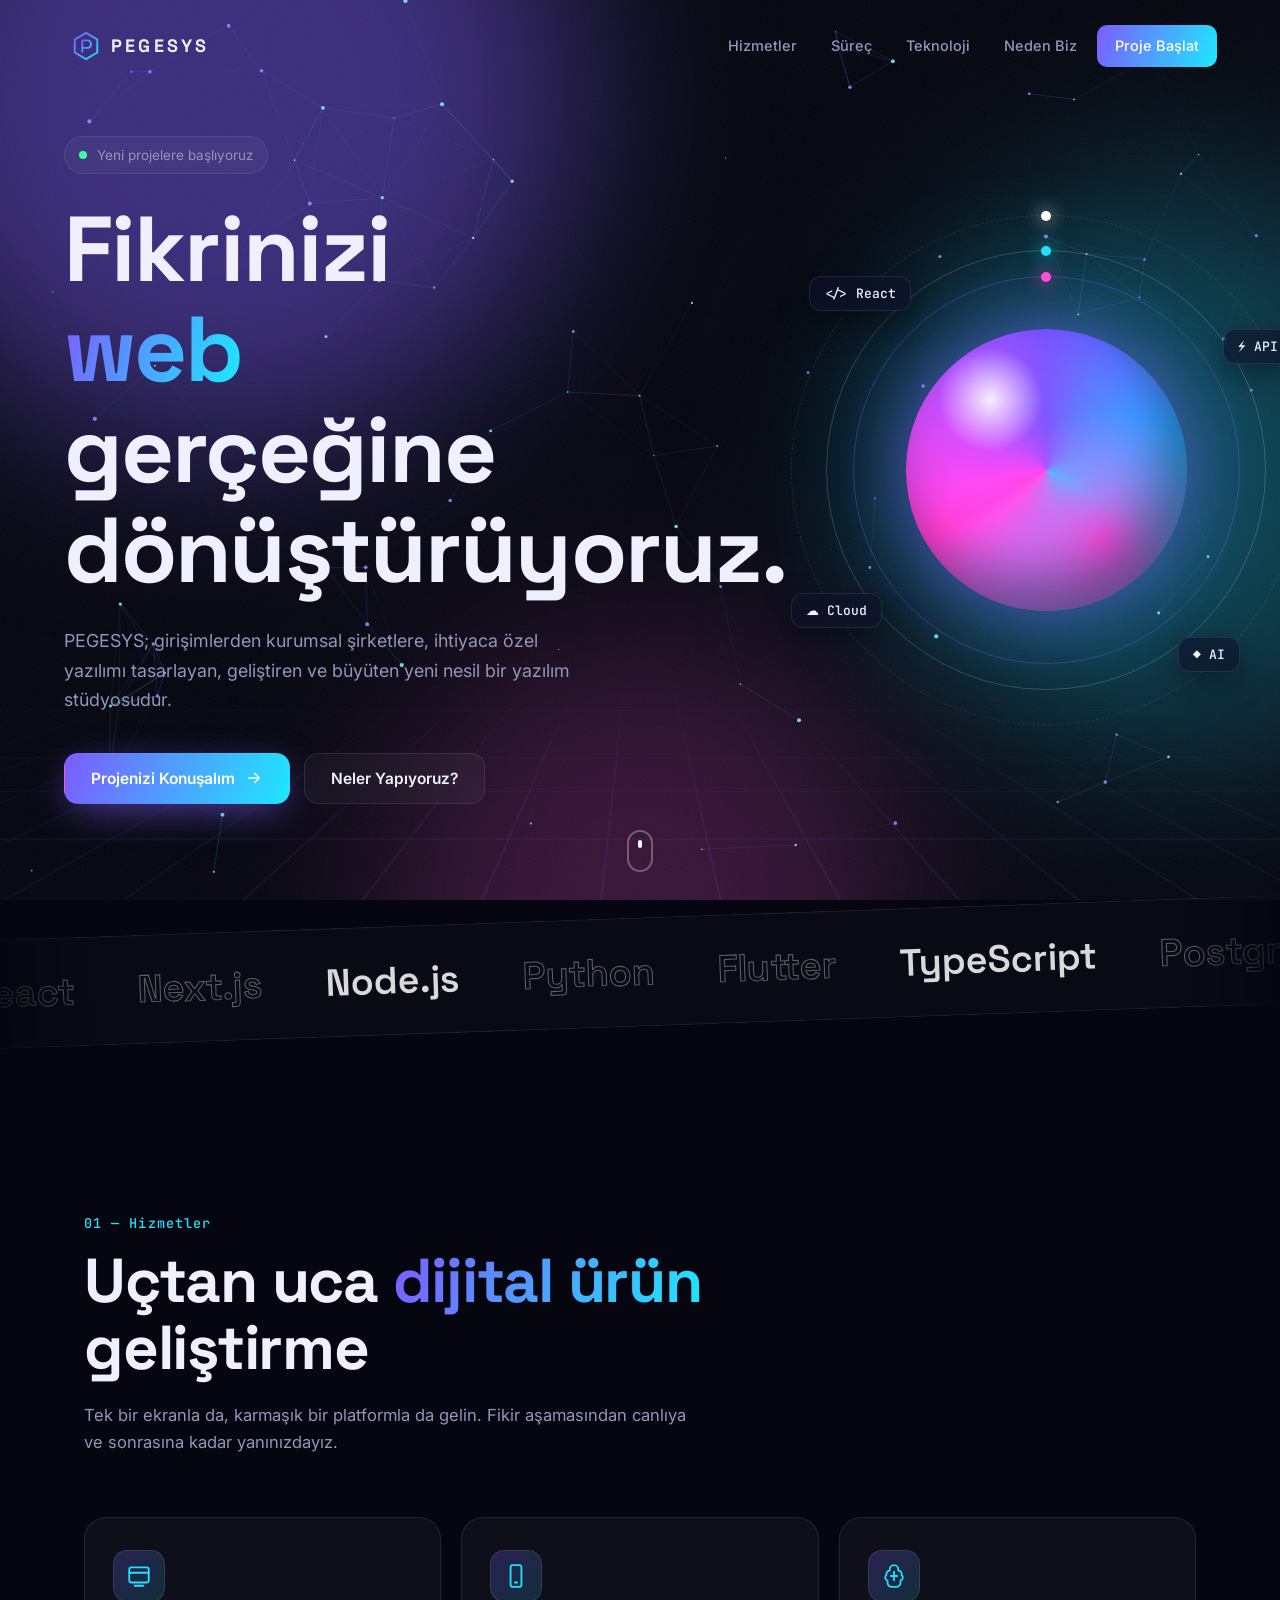
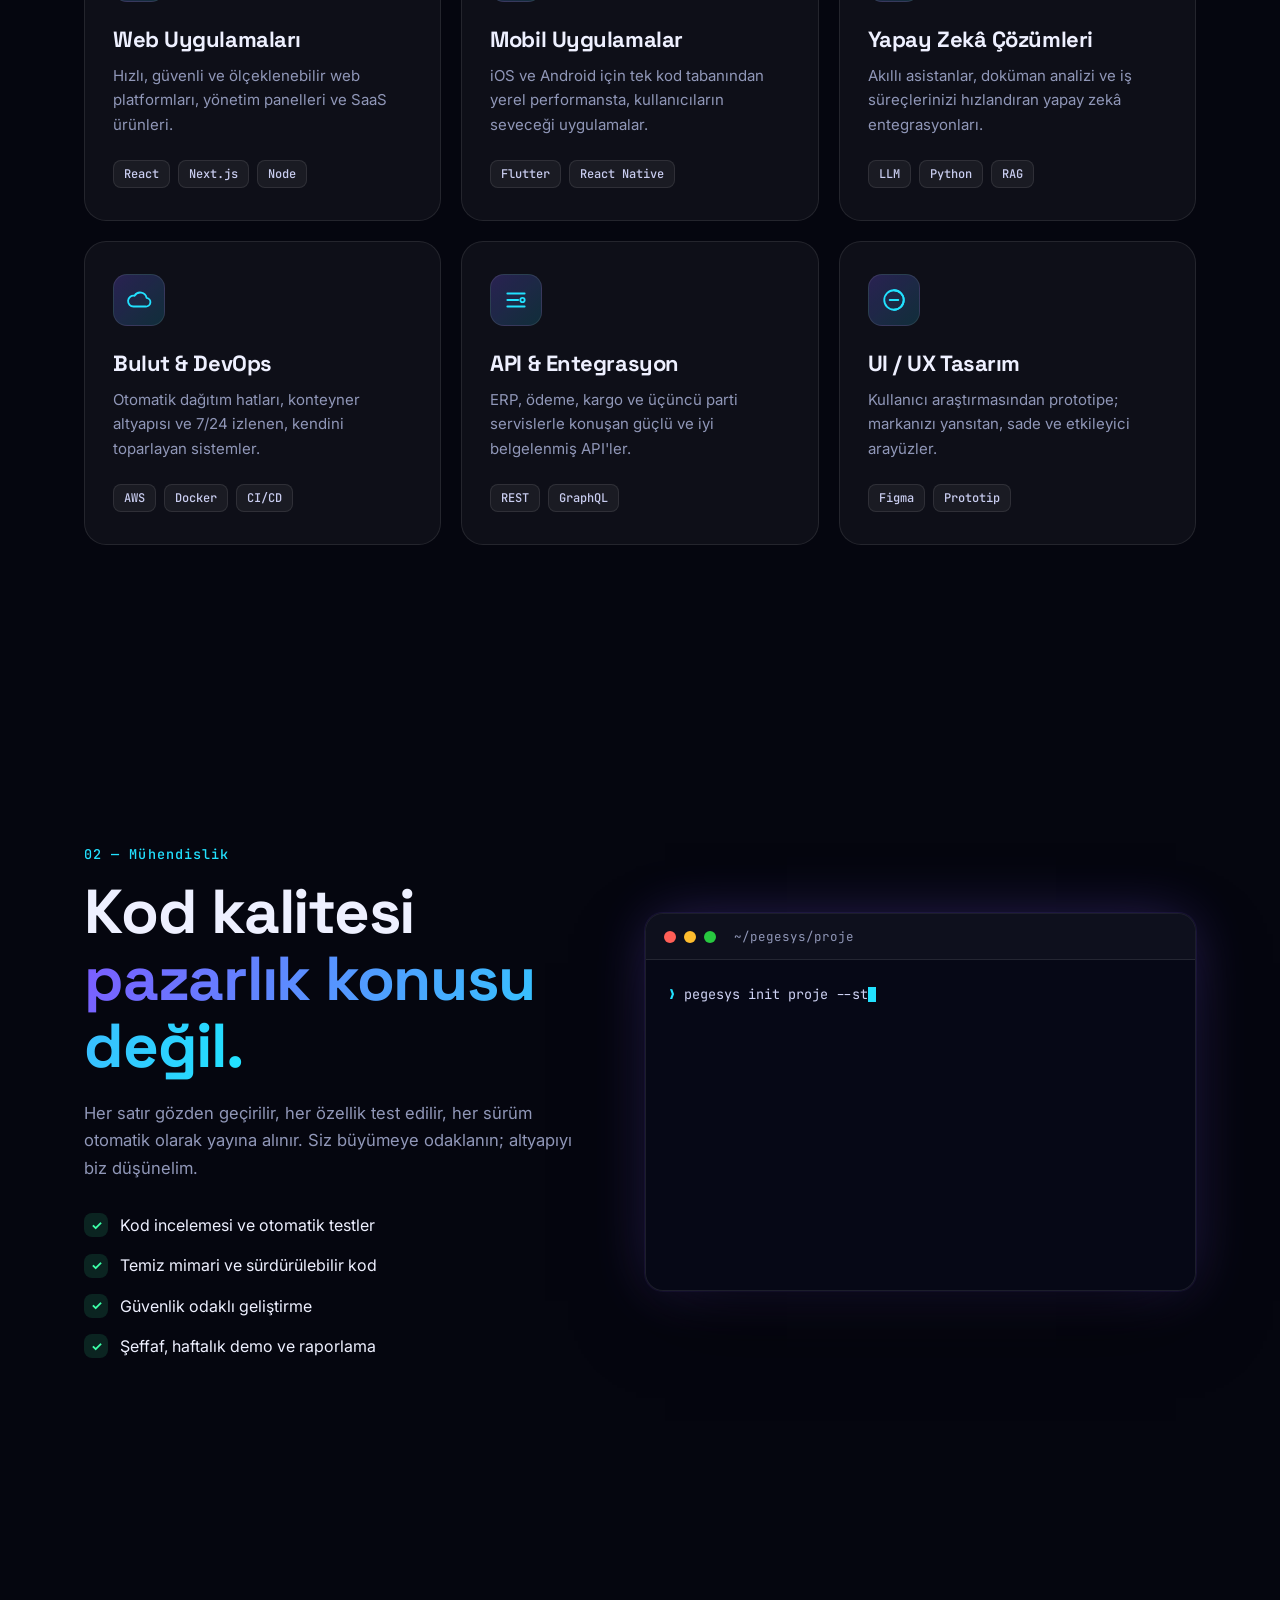
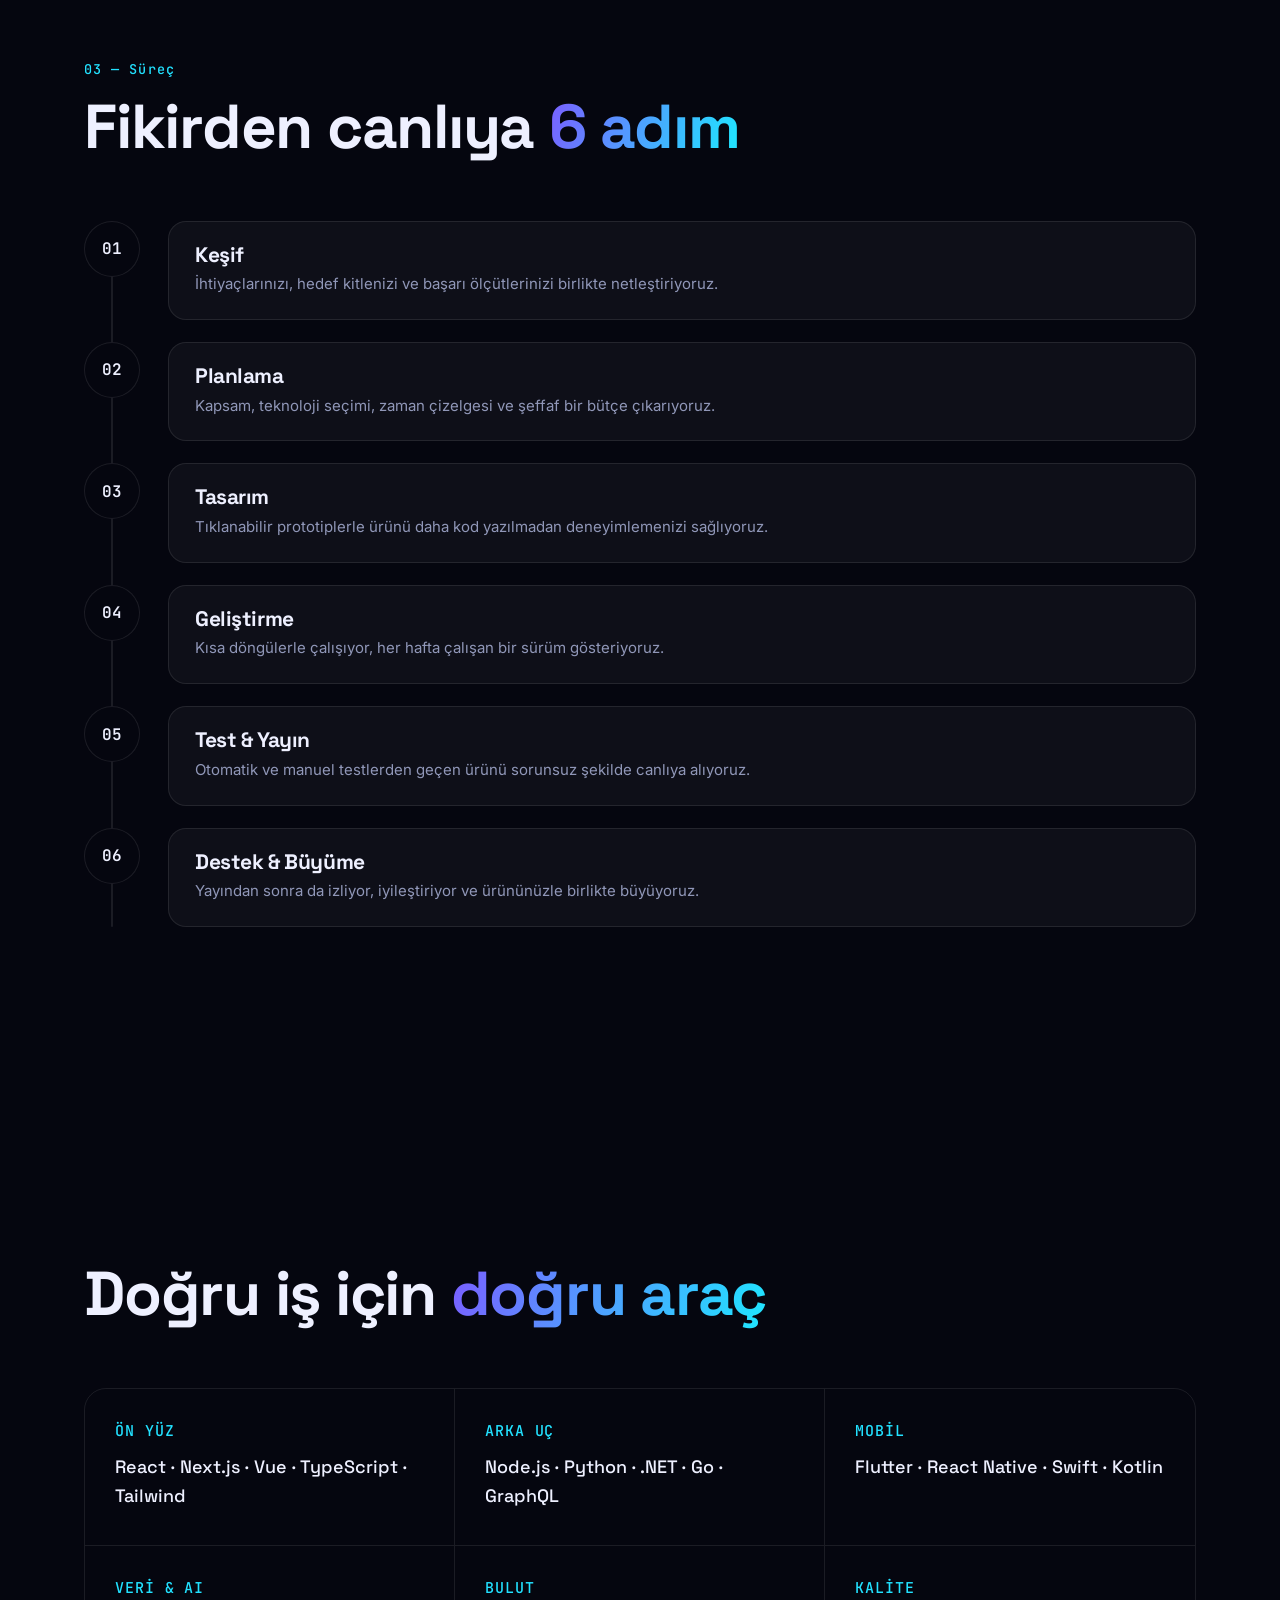
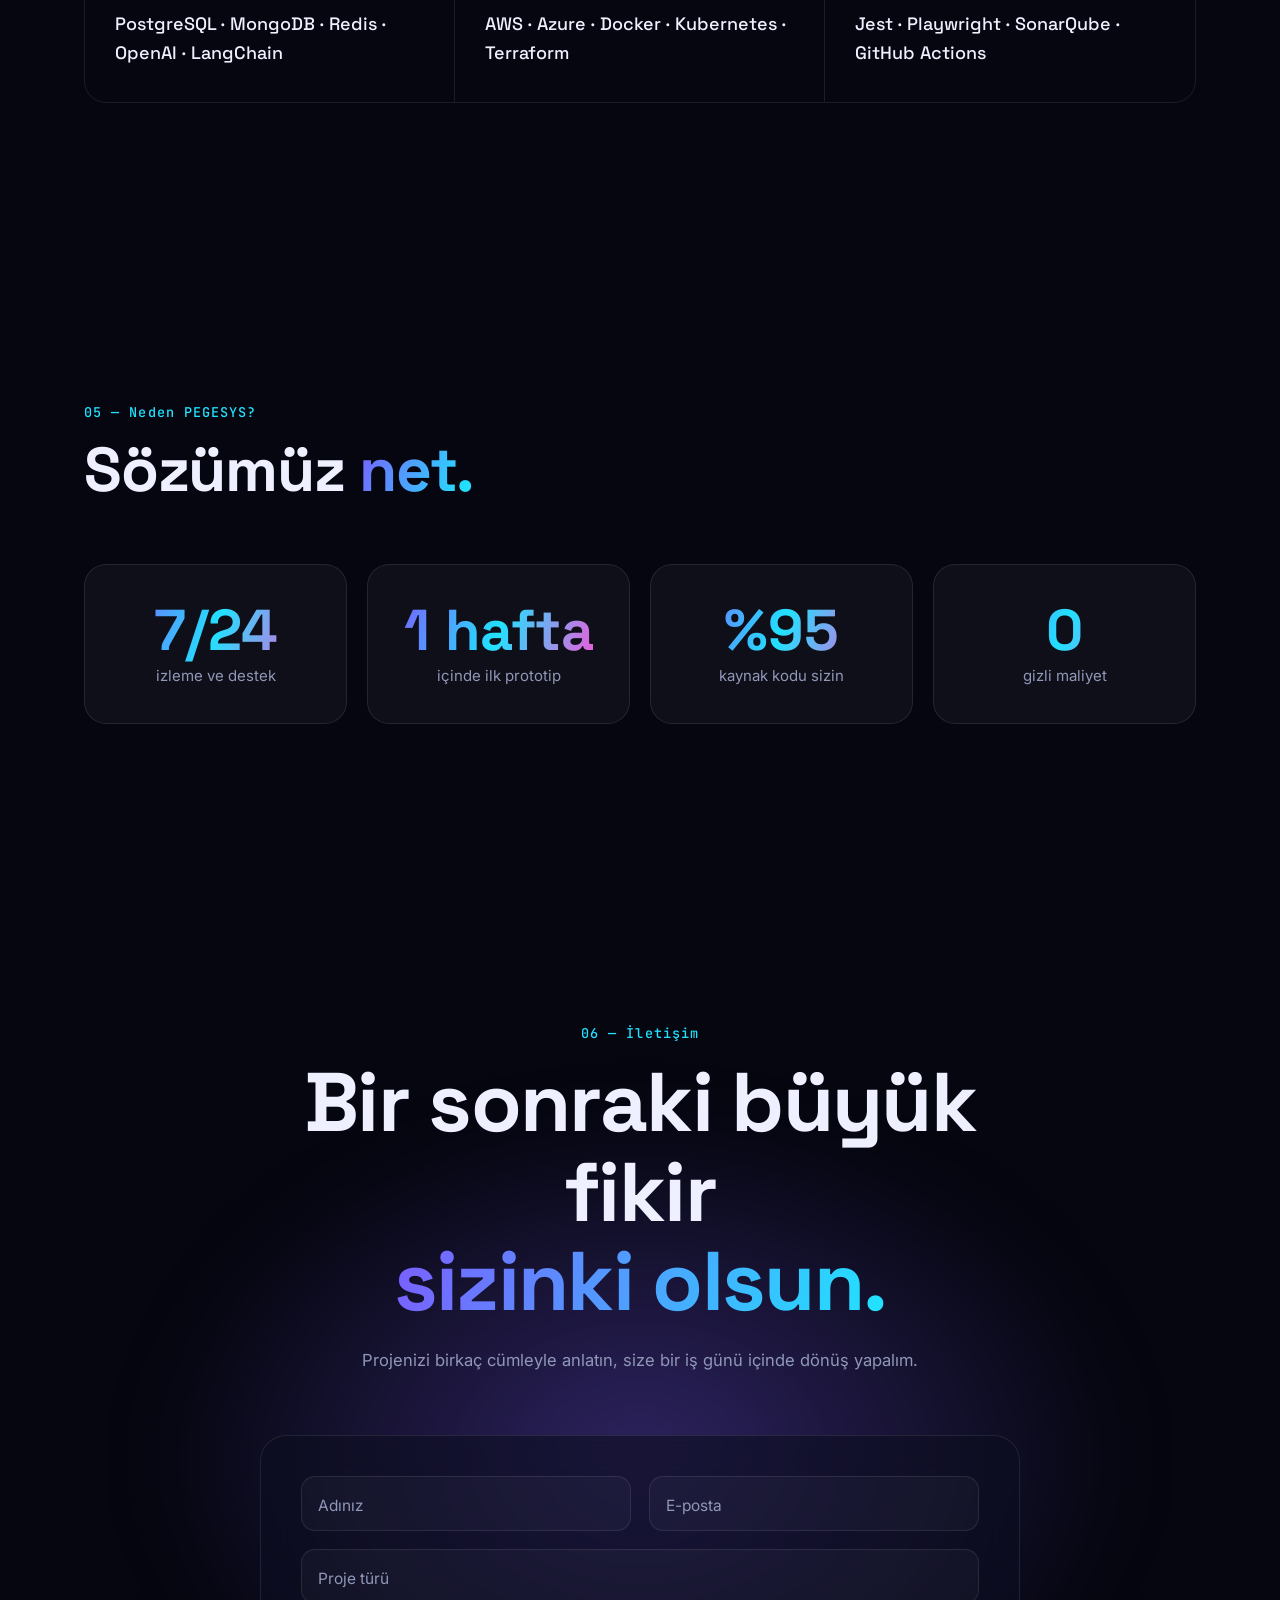
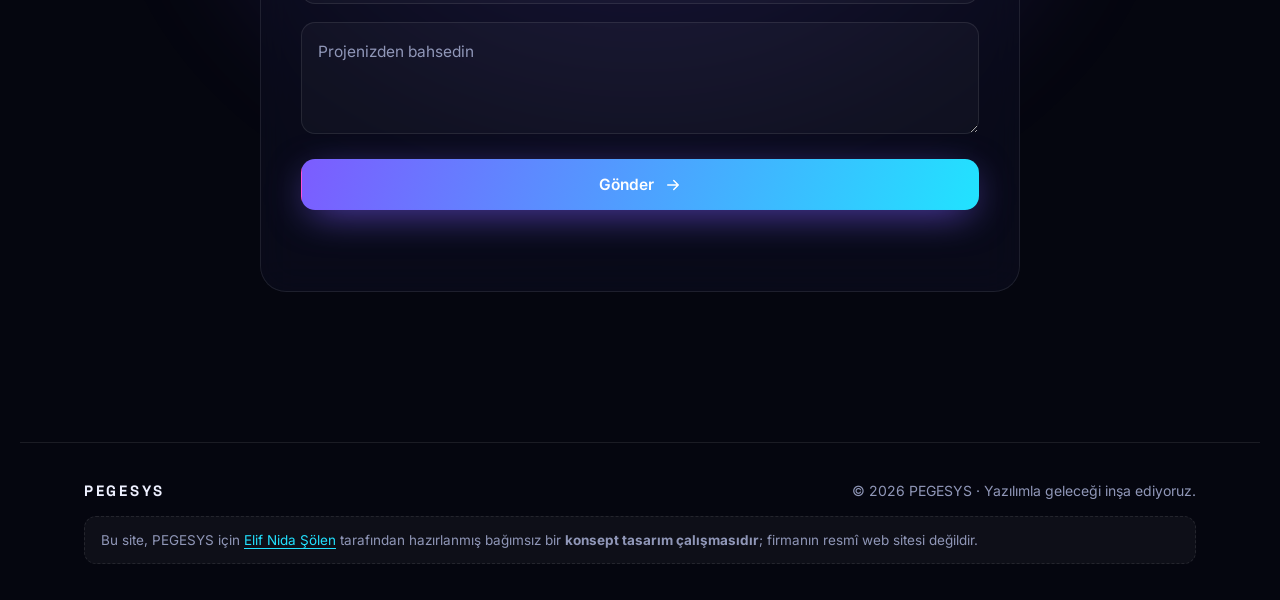
==== pegesys/index.html @ b080f977 "Add animated PEGESYS concept website Co-Authored-By: Claude Opus 5.5 <noreply@anthropic.com> Claude-" ====
<!doctype html>
<html lang="tr">
<head>
  <meta charset="utf-8" />
  <meta name="viewport" content="width=device-width, initial-scale=1" />
  <title>PEGESYS — Yazılımla Geleceği İnşa Ediyoruz</title>
  <meta name="description" content="PEGESYS: web, mobil, yapay zekâ ve bulut projelerinde fikirden canlıya uçtan uca yazılım geliştirme. (Konsept tasarım çalışması)" />
  <meta name="theme-color" content="#05060f" />
  <meta property="og:type" content="website" />
  <meta property="og:title" content="PEGESYS — Yazılımla Geleceği İnşa Ediyoruz" />
  <meta property="og:description" content="Fikirden koda, koddan etkiye. PEGESYS için hazırlanmış konsept web sitesi." />
  <link rel="icon" href="favicon.svg" type="image/svg+xml" />
  <link rel="preconnect" href="https://fonts.googleapis.com" />
  <link rel="preconnect" href="https://fonts.gstatic.com" crossorigin />
  <link href="https://fonts.googleapis.com/css2?family=Space+Grotesk:wght@400;500;600;700&family=Inter:wght@400;500;600&family=JetBrains+Mono:wght@400;500&display=swap" rel="stylesheet" />
  <link rel="stylesheet" href="style.css" />
</head>
<body>
  <!-- Açılış animasyonu -->
  <div class="loader" id="loader" aria-hidden="true">
    <div class="loader-logo">
      <svg viewBox="0 0 48 48" class="loader-hex"><path d="M24 3 42 13.5v21L24 45 6 34.5v-21Z" /></svg>
      <span class="loader-text" data-scramble>PEGESYS</span>
    </div>
    <div class="loader-bar"><span id="loader-fill"></span></div>
  </div>

  <div class="cursor-dot" aria-hidden="true"></div>
  <div class="cursor-ring" aria-hidden="true"></div>
  <div class="scroll-progress" aria-hidden="true"><span id="scroll-progress"></span></div>

  <!-- Arka plan katmanları -->
  <div class="bg" aria-hidden="true">
    <div class="aurora a1"></div>
    <div class="aurora a2"></div>
    <div class="aurora a3"></div>
    <canvas id="network"></canvas>
    <div class="grid-floor"></div>
    <div class="grain"></div>
  </div>

  <header class="nav" id="nav">
    <a href="#top" class="brand" aria-label="PEGESYS ana sayfa">
      <svg viewBox="0 0 48 48" class="brand-hex" aria-hidden="true">
        <defs><linearGradient id="hexg" x1="0" y1="0" x2="1" y2="1"><stop offset="0" stop-color="#7c5cff"/><stop offset="1" stop-color="#22e1ff"/></linearGradient></defs>
        <path d="M24 3 42 13.5v21L24 45 6 34.5v-21Z" fill="none" stroke="url(#hexg)" stroke-width="3"/>
        <path d="M18 33V15h8a6 6 0 0 1 0 12h-8" fill="none" stroke="url(#hexg)" stroke-width="3" stroke-linecap="round" stroke-linejoin="round"/>
      </svg>
      <span>PEGESYS</span>
    </a>
    <nav aria-label="Ana menü">
      <ul class="nav-links" id="nav-links">
        <li><a href="#hizmetler">Hizmetler</a></li>
        <li><a href="#surec">Süreç</a></li>
        <li><a href="#teknoloji">Teknoloji</a></li>
        <li><a href="#neden">Neden Biz</a></li>
        <li><a href="#iletisim" class="nav-cta magnetic">Proje Başlat</a></li>
      </ul>
    </nav>
    <button class="burger" id="burger" aria-label="Menüyü aç" aria-expanded="false" aria-controls="nav-links"><span></span><span></span></button>
  </header>

  <main id="top">
    <!-- HERO -->
    <section class="hero">
      <div class="hero-copy">
        <p class="eyebrow reveal"><span class="pulse"></span> Yeni projelere başlıyoruz</p>
        <h1 class="hero-title">
          <span class="line reveal">Fikrinizi</span>
          <span class="line reveal"><span class="gradient-text" id="rotator">web</span></span>
          <span class="line reveal">gerçeğine dönüştürüyoruz.</span>
        </h1>
        <p class="hero-sub reveal">PEGESYS; girişimlerden kurumsal şirketlere, ihtiyaca özel yazılımı tasarlayan, geliştiren ve büyüten yeni nesil bir yazılım stüdyosudur.</p>
        <div class="hero-actions reveal">
          <a href="#iletisim" class="btn btn-primary magnetic"><span>Projenizi Konuşalım</span><svg viewBox="0 0 24 24" aria-hidden="true"><path d="M5 12h14M13 6l6 6-6 6"/></svg></a>
          <a href="#hizmetler" class="btn btn-ghost magnetic"><span>Neler Yapıyoruz?</span></a>
        </div>
      </div>

      <div class="hero-visual reveal" aria-hidden="true">
        <div class="orb-wrap" id="orb">
          <div class="orb"></div>
          <div class="ring r1"><i></i></div>
          <div class="ring r2"><i></i></div>
          <div class="ring r3"><i></i></div>
          <div class="chip c1">&lt;/&gt; React</div>
          <div class="chip c2">⚡ API</div>
          <div class="chip c3">☁ Cloud</div>
          <div class="chip c4">◆ AI</div>
        </div>
      </div>

      <a href="#marquee" class="scroll-hint" aria-label="Aşağı kaydır"><span></span></a>
    </section>

    <!-- KAYAN TEKNOLOJİ ŞERİDİ -->
    <section class="marquee" id="marquee" aria-label="Kullandığımız teknolojiler">
      <div class="marquee-track">
        <span>React</span><span>Next.js</span><span>Node.js</span><span>Python</span><span>Flutter</span><span>TypeScript</span><span>PostgreSQL</span><span>Docker</span><span>Kubernetes</span><span>AWS</span><span>OpenAI</span><span>GraphQL</span>
        <span>React</span><span>Next.js</span><span>Node.js</span><span>Python</span><span>Flutter</span><span>TypeScript</span><span>PostgreSQL</span><span>Docker</span><span>Kubernetes</span><span>AWS</span><span>OpenAI</span><span>GraphQL</span>
      </div>
    </section>

    <!-- HİZMETLER -->
    <section class="section" id="hizmetler">
      <div class="section-head">
        <p class="kicker reveal">01 — Hizmetler</p>
        <h2 class="reveal">Uçtan uca <span class="gradient-text">dijital ürün</span> geliştirme</h2>
        <p class="lead reveal">Tek bir ekranla da, karmaşık bir platformla da gelin. Fikir aşamasından canlıya ve sonrasına kadar yanınızdayız.</p>
      </div>
      <div class="cards">
        <article class="card reveal" data-tilt>
          <div class="card-icon"><svg viewBox="0 0 24 24"><rect x="3" y="4" width="18" height="14" rx="2"/><path d="M3 9h18M8 21h8"/></svg></div>
          <h3>Web Uygulamaları</h3>
          <p>Hızlı, güvenli ve ölçeklenebilir web platformları, yönetim panelleri ve SaaS ürünleri.</p>
          <ul class="tags"><li>React</li><li>Next.js</li><li>Node</li></ul>
        </article>
        <article class="card reveal" data-tilt>
          <div class="card-icon"><svg viewBox="0 0 24 24"><rect x="7" y="2" width="10" height="20" rx="2"/><path d="M11 18h2"/></svg></div>
          <h3>Mobil Uygulamalar</h3>
          <p>iOS ve Android için tek kod tabanından yerel performansta, kullanıcıların seveceği uygulamalar.</p>
          <ul class="tags"><li>Flutter</li><li>React Native</li></ul>
        </article>
        <article class="card reveal" data-tilt>
          <div class="card-icon"><svg viewBox="0 0 24 24"><path d="M12 2a4 4 0 0 1 4 4v1a3 3 0 0 1 3 3v1a3 3 0 0 1-1 5.2V18a4 4 0 0 1-4 4h-4a4 4 0 0 1-4-4v-1.8A3 3 0 0 1 5 11v-1a3 3 0 0 1 3-3V6a4 4 0 0 1 4-4Z"/><path d="M12 8v8M9 12h6"/></svg></div>
          <h3>Yapay Zekâ Çözümleri</h3>
          <p>Akıllı asistanlar, doküman analizi ve iş süreçlerinizi hızlandıran yapay zekâ entegrasyonları.</p>
          <ul class="tags"><li>LLM</li><li>Python</li><li>RAG</li></ul>
        </article>
        <article class="card reveal" data-tilt>
          <div class="card-icon"><svg viewBox="0 0 24 24"><path d="M7 18a5 5 0 1 1 .9-9.9A6 6 0 0 1 19 10a4 4 0 0 1-1 8Z"/></svg></div>
          <h3>Bulut &amp; DevOps</h3>
          <p>Otomatik dağıtım hatları, konteyner altyapısı ve 7/24 izlenen, kendini toparlayan sistemler.</p>
          <ul class="tags"><li>AWS</li><li>Docker</li><li>CI/CD</li></ul>
        </article>
        <article class="card reveal" data-tilt>
          <div class="card-icon"><svg viewBox="0 0 24 24"><path d="M4 6h16M4 12h10M4 18h16"/><circle cx="18" cy="12" r="2"/></svg></div>
          <h3>API &amp; Entegrasyon</h3>
          <p>ERP, ödeme, kargo ve üçüncü parti servislerle konuşan güçlü ve iyi belgelenmiş API'ler.</p>
          <ul class="tags"><li>REST</li><li>GraphQL</li></ul>
        </article>
        <article class="card reveal" data-tilt>
          <div class="card-icon"><svg viewBox="0 0 24 24"><circle cx="12" cy="12" r="9"/><path d="M12 3a9 9 0 0 1 0 18M8 12h8"/></svg></div>
          <h3>UI / UX Tasarım</h3>
          <p>Kullanıcı araştırmasından prototipe; markanızı yansıtan, sade ve etkileyici arayüzler.</p>
          <ul class="tags"><li>Figma</li><li>Prototip</li></ul>
        </article>
      </div>
    </section>

    <!-- TERMİNAL -->
    <section class="section split" id="terminal">
      <div class="split-copy">
        <p class="kicker reveal">02 — Mühendislik</p>
        <h2 class="reveal">Kod kalitesi <span class="gradient-text">pazarlık konusu değil.</span></h2>
        <p class="lead reveal">Her satır gözden geçirilir, her özellik test edilir, her sürüm otomatik olarak yayına alınır. Siz büyümeye odaklanın; altyapıyı biz düşünelim.</p>
        <ul class="checks reveal">
          <li>Kod incelemesi ve otomatik testler</li>
          <li>Temiz mimari ve sürdürülebilir kod</li>
          <li>Güvenlik odaklı geliştirme</li>
          <li>Şeffaf, haftalık demo ve raporlama</li>
        </ul>
      </div>
      <div class="terminal reveal" data-tilt>
        <div class="term-bar"><i></i><i></i><i></i><span>~/pegesys/proje</span></div>
        <pre class="term-body" id="term" aria-label="Örnek terminal çıktısı"></pre>
      </div>
    </section>

    <!-- SÜREÇ -->
    <section class="section" id="surec">
      <div class="section-head">
        <p class="kicker reveal">03 — Süreç</p>
        <h2 class="reveal">Fikirden canlıya <span class="gradient-text">6 adım</span></h2>
      </div>
      <div class="timeline-wrap" id="timeline">
      <div class="timeline-line" aria-hidden="true"><span id="timeline-fill"></span></div>
      <ol class="timeline">
        <li class="step reveal"><span class="step-no">01</span><div><h3>Keşif</h3><p>İhtiyaçlarınızı, hedef kitlenizi ve başarı ölçütlerinizi birlikte netleştiriyoruz.</p></div></li>
        <li class="step reveal"><span class="step-no">02</span><div><h3>Planlama</h3><p>Kapsam, teknoloji seçimi, zaman çizelgesi ve şeffaf bir bütçe çıkarıyoruz.</p></div></li>
        <li class="step reveal"><span class="step-no">03</span><div><h3>Tasarım</h3><p>Tıklanabilir prototiplerle ürünü daha kod yazılmadan deneyimlemenizi sağlıyoruz.</p></div></li>
        <li class="step reveal"><span class="step-no">04</span><div><h3>Geliştirme</h3><p>Kısa döngülerle çalışıyor, her hafta çalışan bir sürüm gösteriyoruz.</p></div></li>
        <li class="step reveal"><span class="step-no">05</span><div><h3>Test &amp; Yayın</h3><p>Otomatik ve manuel testlerden geçen ürünü sorunsuz şekilde canlıya alıyoruz.</p></div></li>
        <li class="step reveal"><span class="step-no">06</span><div><h3>Destek &amp; Büyüme</h3><p>Yayından sonra da izliyor, iyileştiriyor ve ürününüzle birlikte büyüyoruz.</p></div></li>
      </ol>
      </div>
    </section>

    <!-- TEKNOLOJİ -->
    <section class="section" id="teknoloji">
      <div class="section-head">
        <p class="kicker reveal">04 — Teknoloji</p>
        <h2 class="reveal">Doğru iş için <span class="gradient-text">doğru araç</span></h2>
      </div>
      <div class="stack">
        <div class="stack-col reveal"><h3>Ön Yüz</h3><p>React · Next.js · Vue · TypeScript · Tailwind</p></div>
        <div class="stack-col reveal"><h3>Arka Uç</h3><p>Node.js · Python · .NET · Go · GraphQL</p></div>
        <div class="stack-col reveal"><h3>Mobil</h3><p>Flutter · React Native · Swift · Kotlin</p></div>
        <div class="stack-col reveal"><h3>Veri &amp; AI</h3><p>PostgreSQL · MongoDB · Redis · OpenAI · LangChain</p></div>
        <div class="stack-col reveal"><h3>Bulut</h3><p>AWS · Azure · Docker · Kubernetes · Terraform</p></div>
        <div class="stack-col reveal"><h3>Kalite</h3><p>Jest · Playwright · SonarQube · GitHub Actions</p></div>
      </div>
    </section>

    <!-- NEDEN BİZ -->
    <section class="section" id="neden">
      <div class="section-head">
        <p class="kicker reveal">05 — Neden PEGESYS?</p>
        <h2 class="reveal">Sözümüz <span class="gradient-text">net.</span></h2>
      </div>
      <div class="stats">
        <div class="stat reveal"><strong><span data-count="7">0</span>/24</strong><span>izleme ve destek</span></div>
        <div class="stat reveal"><strong><span data-count="1">0</span> hafta</strong><span>içinde ilk prototip</span></div>
        <div class="stat reveal"><strong>%<span data-count="100">0</span></strong><span>kaynak kodu sizin</span></div>
        <div class="stat reveal"><strong><span data-count="0">0</span></strong><span>gizli maliyet</span></div>
      </div>
    </section>

    <!-- CTA + İLETİŞİM -->
    <section class="section contact" id="iletisim">
      <div class="contact-glow" aria-hidden="true"></div>
      <div class="section-head center">
        <p class="kicker reveal">06 — İletişim</p>
        <h2 class="big reveal">Bir sonraki büyük fikir <br /><span class="gradient-text">sizinki olsun.</span></h2>
        <p class="lead reveal">Projenizi birkaç cümleyle anlatın, size bir iş günü içinde dönüş yapalım.</p>
      </div>
      <form class="form reveal" id="form" novalidate>
        <div class="field"><input id="f-name" name="name" required placeholder=" " autocomplete="name" /><label for="f-name">Adınız</label></div>
        <div class="field"><input id="f-mail" name="email" type="email" required placeholder=" " autocomplete="email" /><label for="f-mail">E-posta</label></div>
        <div class="field full">
          <select id="f-type" name="type" required>
            <option value="" disabled selected hidden></option>
            <option>Web Uygulaması</option><option>Mobil Uygulama</option><option>Yapay Zekâ</option><option>Bulut / DevOps</option><option>Diğer</option>
          </select>
          <label for="f-type">Proje türü</label>
        </div>
        <div class="field full"><textarea id="f-msg" name="message" rows="4" required placeholder=" "></textarea><label for="f-msg">Projenizden bahsedin</label></div>
        <button class="btn btn-primary magnetic full" type="submit"><span>Gönder</span><svg viewBox="0 0 24 24" aria-hidden="true"><path d="M5 12h14M13 6l6 6-6 6"/></svg></button>
        <p class="form-status" id="form-status" role="status"></p>
      </form>
    </section>
  </main>

  <footer class="footer">
    <div class="footer-top">
      <span class="brand small">PEGESYS</span>
      <span>© <span id="year"></span> PEGESYS · Yazılımla geleceği inşa ediyoruz.</span>
    </div>
    <p class="concept-note">Bu site, PEGESYS için <a href="../">Elif Nida Şölen</a> tarafından hazırlanmış bağımsız bir <strong>konsept tasarım çalışmasıdır</strong>; firmanın resmî web sitesi değildir.</p>
  </footer>

  <script src="app.js"></script>
</body>
</html>
---- pegesys/style.css ----
/* ============================================================
   PEGESYS — konsept web sitesi
   Renkleri buradan değiştirebilirsiniz
   ============================================================ */
:root {
  --bg: #05060f;
  --surface: rgba(255, 255, 255, .04);
  --surface-hi: rgba(255, 255, 255, .07);
  --border: rgba(255, 255, 255, .09);
  --text: #eef0ff;
  --muted: #9097b8;
  --violet: #7c5cff;
  --cyan: #22e1ff;
  --pink: #ff4fd8;
  --grad: linear-gradient(110deg, var(--violet), var(--cyan) 50%, var(--pink));
  --display: "Space Grotesk", system-ui, sans-serif;
  --font: "Inter", system-ui, -apple-system, "Segoe UI", sans-serif;
  --mono: "JetBrains Mono", ui-monospace, Menlo, monospace;
  --ease: cubic-bezier(.16, 1, .3, 1);
  --pad: clamp(16px, 5vw, 64px);
  color-scheme: dark;
}

*, *::before, *::after { box-sizing: border-box; }
html { scroll-behavior: smooth; overflow-x: clip; }
body {
  margin: 0;
  background: var(--bg);
  color: var(--text);
  font: 16px/1.65 var(--font);
  overflow-x: clip;
  -webkit-font-smoothing: antialiased;
}
body.loading { overflow: hidden; }
a { color: inherit; text-decoration: none; }
h1, h2, h3 { font-family: var(--display); line-height: 1.08; margin: 0; letter-spacing: -.02em; }
p { margin: 0; }
ul, ol { list-style: none; margin: 0; padding: 0; }
svg { display: block; }
::selection { background: var(--violet); color: #fff; }

.gradient-text {
  background: var(--grad);
  background-size: 200% auto;
  -webkit-background-clip: text;
  background-clip: text;
  color: transparent;
  animation: shine 6s linear infinite;
}
@keyframes shine { to { background-position: 200% center; } }

/* ---------- Açılış ---------- */
.loader {
  position: fixed; inset: 0; z-index: 100;
  display: grid; place-content: center; gap: 28px;
  background: var(--bg);
  transition: clip-path 1s var(--ease);
  clip-path: inset(0 0 0 0);
}
.loader.done { clip-path: inset(0 0 100% 0); }
.loader-logo { display: flex; align-items: center; gap: 14px; }
.loader-hex { width: 44px; fill: none; stroke: var(--cyan); stroke-width: 2.5; stroke-dasharray: 130; stroke-dashoffset: 130; animation: draw 1.2s var(--ease) forwards; }
@keyframes draw { to { stroke-dashoffset: 0; } }
.loader-text { font: 700 34px var(--display); letter-spacing: .3em; }
.loader-bar { height: 2px; width: 220px; background: var(--border); overflow: hidden; border-radius: 2px; }
.loader-bar span { display: block; height: 100%; width: 0; background: var(--grad); transition: width .2s; }

/* ---------- İmleç ---------- */
.cursor-dot, .cursor-ring { position: fixed; top: 0; left: 0; z-index: 90; pointer-events: none; border-radius: 50%; opacity: 0; transition: opacity .3s; }
.cursor-dot { width: 6px; height: 6px; background: #fff; margin: -3px 0 0 -3px; }
.cursor-ring { width: 38px; height: 38px; margin: -19px 0 0 -19px; border: 1px solid rgba(255, 255, 255, .5); transition: opacity .3s, width .3s var(--ease), height .3s var(--ease), margin .3s var(--ease), background .3s, border-color .3s; }
.cursor-ring.hover { width: 70px; height: 70px; margin: -35px 0 0 -35px; background: rgba(124, 92, 255, .15); border-color: var(--cyan); }
@media (hover: hover) and (pointer: fine) {
  body.has-cursor .cursor-dot, body.has-cursor .cursor-ring { opacity: 1; }
}

.scroll-progress { position: fixed; top: 0; left: 0; right: 0; height: 2px; z-index: 60; }
.scroll-progress span { display: block; height: 100%; width: 100%; background: var(--grad); transform-origin: left; transform: scaleX(0); }

/* ---------- Arka plan ---------- */
.bg { position: fixed; inset: 0; z-index: -1; overflow: hidden; }
#network { position: absolute; inset: 0; width: 100%; height: 100%; }
.aurora { position: absolute; border-radius: 50%; filter: blur(90px); opacity: .45; mix-blend-mode: screen; }
.a1 { width: 55vw; height: 55vw; background: var(--violet); top: -20vw; left: -10vw; animation: float1 18s ease-in-out infinite alternate; }
.a2 { width: 45vw; height: 45vw; background: var(--cyan); top: 20vh; right: -15vw; opacity: .25; animation: float2 22s ease-in-out infinite alternate; }
.a3 { width: 40vw; height: 40vw; background: var(--pink); bottom: -20vw; left: 30vw; opacity: .2; animation: float3 26s ease-in-out infinite alternate; }
@keyframes float1 { to { transform: translate(20vw, 15vh) scale(1.2); } }
@keyframes float2 { to { transform: translate(-25vw, 20vh) scale(.8); } }
@keyframes float3 { to { transform: translate(-20vw, -30vh) scale(1.3); } }
.grid-floor {
  position: absolute; left: -50%; right: -50%; bottom: -10%; height: 60%;
  background-image: linear-gradient(rgba(124, 92, 255, .25) 1px, transparent 1px), linear-gradient(90deg, rgba(124, 92, 255, .25) 1px, transparent 1px);
  background-size: 60px 60px;
  transform: perspective(500px) rotateX(70deg);
  mask-image: linear-gradient(to top, #000 0%, transparent 70%);
  -webkit-mask-image: linear-gradient(to top, #000 0%, transparent 70%);
  animation: gridmove 3s linear infinite;
  opacity: .5;
}
@keyframes gridmove { to { background-position: 0 60px; } }
.grain {
  position: absolute; inset: -50%; opacity: .06;
  background-image: url("data:image/svg+xml,%3Csvg xmlns='http://www.w3.org/2000/svg' width='160' height='160'%3E%3Cfilter id='n'%3E%3CfeTurbulence type='fractalNoise' baseFrequency='.9' numOctaves='2'/%3E%3C/filter%3E%3Crect width='100%25' height='100%25' filter='url(%23n)'/%3E%3C/svg%3E");
  animation: grain 1s steps(4) infinite;
}
@keyframes grain { 25% { transform: translate(-5%, 3%); } 50% { transform: translate(4%, -6%); } 75% { transform: translate(-3%, 5%); } }

/* ---------- Menü ---------- */
.nav {
  position: fixed; top: 14px; left: 50%; z-index: 50;
  width: min(1180px, calc(100% - 24px));
  transform: translateX(-50%);
  display: flex; align-items: center; justify-content: space-between;
  padding: 10px 12px 10px 20px;
  border: 1px solid transparent; border-radius: 18px;
  transition: background .4s, border-color .4s, backdrop-filter .4s, transform .5s var(--ease);
}
.nav.scrolled { background: rgba(10, 12, 28, .6); border-color: var(--border); backdrop-filter: blur(16px) saturate(140%); -webkit-backdrop-filter: blur(16px) saturate(140%); }
.nav.hide { transform: translate(-50%, -130%); }
.brand { display: flex; align-items: center; gap: 10px; font: 700 18px var(--display); letter-spacing: .18em; }
.brand-hex { width: 30px; }
.brand-hex path:first-child { animation: spin-hex 12s linear infinite; transform-origin: center; }
@keyframes spin-hex { to { transform: rotate(360deg); } }
.nav-links { display: flex; align-items: center; gap: 6px; }
.nav-links a { display: inline-block; padding: 8px 14px; border-radius: 10px; color: var(--muted); font-size: 14.5px; font-weight: 500; transition: color .25s, background .25s; }
.nav-links a:hover { color: var(--text); background: var(--surface-hi); }
.nav-links .nav-cta { color: #fff; background: var(--grad); background-size: 200%; padding: 9px 18px; }
.nav-links .nav-cta:hover { background-position: 100%; color: #fff; }
.burger { display: none; width: 42px; height: 42px; border: 1px solid var(--border); border-radius: 12px; background: var(--surface); cursor: pointer; position: relative; }
.burger span { position: absolute; left: 11px; right: 11px; height: 2px; background: var(--text); border-radius: 2px; transition: transform .3s var(--ease), top .3s var(--ease); }
.burger span:first-child { top: 16px; } .burger span:last-child { top: 24px; }
.burger[aria-expanded="true"] span:first-child { top: 20px; transform: rotate(45deg); }
.burger[aria-expanded="true"] span:last-child { top: 20px; transform: rotate(-45deg); }

/* ---------- Butonlar ---------- */
.btn {
  position: relative; display: inline-flex; align-items: center; justify-content: center; gap: 10px;
  padding: 15px 26px; border-radius: 14px; border: 1px solid var(--border);
  font: 600 15.5px var(--font); color: var(--text); cursor: pointer; overflow: hidden;
  transition: transform .3s var(--ease), box-shadow .3s, border-color .3s;
}
.btn svg { width: 18px; fill: none; stroke: currentColor; stroke-width: 2; stroke-linecap: round; stroke-linejoin: round; transition: transform .3s var(--ease); }
.btn:hover svg { transform: translateX(4px); }
.btn-primary { background: var(--grad); background-size: 200%; border-color: transparent; color: #fff; box-shadow: 0 10px 40px -10px rgba(124, 92, 255, .8); }
.btn-primary:hover { box-shadow: 0 18px 60px -10px rgba(34, 225, 255, .7); background-position: 100%; }
.btn-primary::after { content: ""; position: absolute; inset: 0; background: linear-gradient(120deg, transparent 30%, rgba(255, 255, 255, .45), transparent 70%); transform: translateX(-120%); transition: transform .8s var(--ease); }
.btn-primary:hover::after { transform: translateX(120%); }
.btn-ghost { background: var(--surface); backdrop-filter: blur(8px); }
.btn-ghost:hover { border-color: rgba(255, 255, 255, .3); }
.btn span, .btn svg { position: relative; z-index: 1; }

/* ---------- Hero ---------- */
.hero {
  min-height: 100vh; min-height: 100svh;
  display: grid; grid-template-columns: 1.15fr 1fr; align-items: center; gap: 40px;
  padding: 120px var(--pad) 80px; max-width: 1320px; margin: 0 auto; position: relative;
}
.eyebrow { display: inline-flex; align-items: center; gap: 10px; padding: 7px 14px; border: 1px solid var(--border); border-radius: 99px; background: var(--surface); font-size: 13.5px; color: var(--muted); margin-bottom: 26px; backdrop-filter: blur(8px); }
.pulse { width: 8px; height: 8px; border-radius: 50%; background: #3dffa8; box-shadow: 0 0 0 0 rgba(61, 255, 168, .7); animation: pulse 2s infinite; }
@keyframes pulse { 70% { box-shadow: 0 0 0 10px rgba(61, 255, 168, 0); } 100% { box-shadow: 0 0 0 0 rgba(61, 255, 168, 0); } }
.hero-title { font-size: clamp(42px, 7.2vw, 96px); font-weight: 700; }
.hero-title .line { display: block; }
#rotator { display: inline-block; min-height: 1.1em; }
.hero-sub { margin-top: 26px; max-width: 540px; font-size: clamp(16px, 1.4vw, 18.5px); color: var(--muted); }
.hero-actions { display: flex; flex-wrap: wrap; gap: 14px; margin-top: 38px; }

.hero-visual { display: grid; place-items: center; perspective: 1000px; }
.orb-wrap { position: relative; width: min(440px, 80vw); aspect-ratio: 1; transform-style: preserve-3d; transition: transform .2s ease-out; }
.orb {
  position: absolute; inset: 18%; border-radius: 50%;
  background:
    radial-gradient(circle at 30% 25%, rgba(255, 255, 255, .9), transparent 18%),
    radial-gradient(circle at 70% 75%, rgba(255, 79, 216, .9), transparent 45%),
    conic-gradient(from 0deg, var(--violet), var(--cyan), var(--pink), var(--violet));
  filter: saturate(1.2);
  box-shadow: 0 0 80px rgba(124, 92, 255, .6), 0 0 160px rgba(34, 225, 255, .35), inset -20px -30px 60px rgba(0, 0, 0, .45);
  animation: orb-spin 14s linear infinite, breathe 5s ease-in-out infinite;
}
@keyframes orb-spin { to { filter: saturate(1.2) hue-rotate(360deg); } }
@keyframes breathe { 50% { transform: scale(1.05); } }
.ring { position: absolute; inset: 0; border-radius: 50%; border: 1px solid rgba(255, 255, 255, .18); transform-style: preserve-3d; }
.ring i { position: absolute; top: -5px; left: 50%; width: 10px; height: 10px; margin-left: -5px; border-radius: 50%; background: var(--cyan); box-shadow: 0 0 18px var(--cyan); }
.r1 { animation: ring1 10s linear infinite; }
.r2 { inset: 6%; animation: ring2 14s linear infinite; border-color: rgba(124, 92, 255, .35); }
.r2 i { background: var(--pink); box-shadow: 0 0 18px var(--pink); }
.r3 { inset: -8%; animation: ring3 20s linear infinite; border-style: dashed; border-color: rgba(255, 255, 255, .1); }
.r3 i { background: #fff; box-shadow: 0 0 18px #fff; }
@keyframes ring1 { from { transform: rotateX(70deg) rotateZ(0); } to { transform: rotateX(70deg) rotateZ(360deg); } }
@keyframes ring2 { from { transform: rotateY(65deg) rotateZ(0); } to { transform: rotateY(65deg) rotateZ(-360deg); } }
@keyframes ring3 { from { transform: rotateX(20deg) rotateY(-30deg) rotateZ(0); } to { transform: rotateX(20deg) rotateY(-30deg) rotateZ(360deg); } }
.chip {
  position: absolute; padding: 8px 14px; border-radius: 12px; font: 500 13px var(--mono);
  background: rgba(15, 18, 40, .65); border: 1px solid var(--border); backdrop-filter: blur(10px);
  box-shadow: 0 10px 30px rgba(0, 0, 0, .4); white-space: nowrap;
  animation: bob 6s ease-in-out infinite;
}
.c1 { top: 6%; left: -4%; } .c2 { top: 18%; right: -6%; animation-delay: -1.5s; }
.c3 { bottom: 14%; left: -8%; animation-delay: -3s; } .c4 { bottom: 4%; right: 6%; animation-delay: -4.5s; }
@keyframes bob { 50% { transform: translateY(-14px); } }

.scroll-hint { position: absolute; bottom: 28px; left: 50%; width: 26px; height: 42px; margin-left: -13px; border: 2px solid rgba(255, 255, 255, .3); border-radius: 14px; }
.scroll-hint span { position: absolute; top: 8px; left: 50%; width: 4px; height: 8px; margin-left: -2px; border-radius: 2px; background: #fff; animation: wheel 1.8s infinite; }
@keyframes wheel { to { transform: translateY(14px); opacity: 0; } }

/* ---------- Kayan şerit ---------- */
.marquee { overflow: hidden; padding: 28px 0; border-block: 1px solid var(--border); background: rgba(255, 255, 255, .02); mask-image: linear-gradient(90deg, transparent, #000 10%, #000 90%, transparent); -webkit-mask-image: linear-gradient(90deg, transparent, #000 10%, #000 90%, transparent); transform: rotate(-2deg) scale(1.05); margin: 20px 0 40px; }
.marquee-track { display: flex; width: max-content; gap: 60px; animation: marquee 30s linear infinite; }
.marquee-track span { font: 600 clamp(22px, 3vw, 36px) var(--display); color: transparent; -webkit-text-stroke: 1px rgba(255, 255, 255, .35); transition: color .3s; }
.marquee-track span:nth-child(3n) { color: rgba(255, 255, 255, .85); -webkit-text-stroke: 0; }
.marquee:hover .marquee-track { animation-play-state: paused; }
@keyframes marquee { to { transform: translateX(-50%); } }

/* ---------- Bölümler ---------- */
.section { max-width: 1240px; margin: 0 auto; padding: clamp(80px, 12vw, 150px) var(--pad); position: relative; }
.section-head { max-width: 720px; margin-bottom: 60px; }
.section-head.center { margin-inline: auto; text-align: center; }
.kicker { font: 500 13.5px var(--mono); color: var(--cyan); letter-spacing: .08em; margin-bottom: 16px; }
.section h2 { font-size: clamp(34px, 5vw, 62px); font-weight: 700; }
.section h2.big { font-size: clamp(40px, 6.5vw, 86px); }
.lead { margin-top: 20px; color: var(--muted); font-size: clamp(16px, 1.3vw, 18px); max-width: 620px; }
.center .lead { margin-inline: auto; }

/* Kartlar */
.cards { display: grid; grid-template-columns: repeat(3, 1fr); gap: 20px; }
.card {
  --mx: 50%; --my: 50%;
  position: relative; padding: 32px 28px; border-radius: 22px;
  background: var(--surface); border: 1px solid var(--border);
  transform-style: preserve-3d; transition: transform .25s ease-out, border-color .3s;
  overflow: hidden; isolation: isolate;
}
.card::before {
  content: ""; position: absolute; inset: 0; z-index: -1; opacity: 0; transition: opacity .4s;
  background: radial-gradient(400px circle at var(--mx) var(--my), rgba(124, 92, 255, .22), transparent 45%);
}
.card::after {
  content: ""; position: absolute; inset: 0; border-radius: inherit; padding: 1px; opacity: 0; transition: opacity .4s;
  background: radial-gradient(300px circle at var(--mx) var(--my), var(--cyan), transparent 40%);
  -webkit-mask: linear-gradient(#000 0 0) content-box, linear-gradient(#000 0 0); -webkit-mask-composite: xor; mask-composite: exclude;
  pointer-events: none;
}
.card:hover::before, .card:hover::after { opacity: 1; }
.card-icon { width: 52px; height: 52px; display: grid; place-items: center; border-radius: 14px; background: linear-gradient(135deg, rgba(124, 92, 255, .25), rgba(34, 225, 255, .15)); border: 1px solid var(--border); margin-bottom: 26px; transform: translateZ(40px); }
.card-icon svg { width: 26px; fill: none; stroke: var(--cyan); stroke-width: 1.7; stroke-linecap: round; stroke-linejoin: round; }
.card h3 { font-size: 22px; margin-bottom: 12px; transform: translateZ(30px); }
.card p { color: var(--muted); font-size: 15px; transform: translateZ(20px); }
.tags { display: flex; flex-wrap: wrap; gap: 8px; margin-top: 22px; }
.tags li { font: 500 12px var(--mono); padding: 5px 10px; border-radius: 8px; background: rgba(255, 255, 255, .05); border: 1px solid var(--border); color: #c9cdf0; }

/* Terminal */
.split { display: grid; grid-template-columns: 1fr 1.1fr; gap: 60px; align-items: center; }
.checks { margin-top: 30px; display: grid; gap: 14px; }
.checks li { display: flex; align-items: center; gap: 12px; }
.checks li::before { content: "✓"; display: grid; place-items: center; width: 24px; height: 24px; flex: none; border-radius: 8px; background: rgba(61, 255, 168, .12); color: #3dffa8; font-size: 13px; font-weight: 700; }
.terminal { border-radius: 18px; background: rgba(8, 10, 24, .85); border: 1px solid var(--border); box-shadow: 0 30px 80px -20px rgba(0, 0, 0, .8), 0 0 0 1px rgba(124, 92, 255, .1), 0 0 60px -10px rgba(124, 92, 255, .4); overflow: hidden; transition: transform .25s ease-out; }
.term-bar { display: flex; align-items: center; gap: 8px; padding: 14px 18px; border-bottom: 1px solid var(--border); background: rgba(255, 255, 255, .03); }
.term-bar i { width: 12px; height: 12px; border-radius: 50%; background: #ff5f57; }
.term-bar i:nth-child(2) { background: #febc2e; } .term-bar i:nth-child(3) { background: #28c840; }
.term-bar span { margin-left: 10px; font: 12.5px var(--mono); color: var(--muted); }
.term-body { margin: 0; padding: 22px; min-height: 330px; font: 13.5px/1.8 var(--mono); color: #cfd3f5; white-space: pre-wrap; word-break: break-word; }
.term-body .p { color: var(--cyan); } .term-body .ok { color: #3dffa8; } .term-body .dim { color: #6b7199; } .term-body .hl { color: var(--pink); }
.caret { display: inline-block; width: 8px; height: 1.1em; vertical-align: -3px; background: var(--cyan); animation: blink 1s steps(1) infinite; }
@keyframes blink { 50% { opacity: 0; } }

/* Zaman çizelgesi */
.timeline-wrap { position: relative; }
.timeline-line { position: absolute; left: 27px; top: 0; bottom: 0; width: 2px; background: var(--border); border-radius: 2px; }
.timeline-line span { display: block; width: 100%; height: 100%; background: var(--grad); transform-origin: top; transform: scaleY(0); box-shadow: 0 0 20px var(--cyan); }
.timeline { display: grid; gap: 22px; }
.step { display: flex; gap: 28px; align-items: flex-start; }
.step-no { flex: none; width: 56px; height: 56px; display: grid; place-items: center; border-radius: 50%; background: var(--bg); border: 1px solid var(--border); font: 600 16px var(--mono); position: relative; z-index: 1; transition: border-color .4s, box-shadow .4s, color .4s; }
.step.active .step-no { border-color: var(--cyan); color: var(--cyan); box-shadow: 0 0 30px rgba(34, 225, 255, .4); }
.step > div { flex: 1; padding: 22px 26px; border-radius: 18px; background: var(--surface); border: 1px solid var(--border); }
.step h3 { font-size: 21px; margin-bottom: 6px; }
.step p { color: var(--muted); font-size: 15px; }

/* Teknoloji */
.stack { display: grid; grid-template-columns: repeat(3, 1fr); border: 1px solid var(--border); border-radius: 22px; overflow: hidden; }
.stack-col { padding: 34px 30px; border-right: 1px solid var(--border); border-bottom: 1px solid var(--border); transition: background .4s; }
.stack-col:nth-child(3n) { border-right: 0; }
.stack-col:nth-last-child(-n+3) { border-bottom: 0; }
.stack-col:hover { background: linear-gradient(135deg, rgba(124, 92, 255, .12), rgba(34, 225, 255, .05)); }
.stack-col h3 { font-size: 15px; font-family: var(--mono); color: var(--cyan); font-weight: 500; letter-spacing: .06em; text-transform: uppercase; margin-bottom: 14px; }
.stack-col p { font: 500 18px/1.6 var(--display); }

/* İstatistik */
.stats { display: grid; grid-template-columns: repeat(4, 1fr); gap: 20px; }
.stat { padding: 34px 26px; border-radius: 22px; background: var(--surface); border: 1px solid var(--border); text-align: center; }
.stat strong { display: block; font: 700 clamp(38px, 4.5vw, 58px) var(--display); background: var(--grad); -webkit-background-clip: text; background-clip: text; color: transparent; line-height: 1.1; }
.stat > span { color: var(--muted); font-size: 15px; }

/* İletişim */
.contact { text-align: left; }
.contact-glow { position: absolute; inset: 20% 10%; background: radial-gradient(closest-side, rgba(124, 92, 255, .35), transparent); filter: blur(40px); z-index: -1; }
.form { max-width: 760px; margin: 0 auto; display: grid; grid-template-columns: 1fr 1fr; gap: 18px; padding: clamp(22px, 4vw, 40px); border-radius: 26px; background: rgba(12, 14, 32, .6); border: 1px solid var(--border); backdrop-filter: blur(18px); -webkit-backdrop-filter: blur(18px); }
.field { position: relative; }
.field.full, .form .full { grid-column: 1 / -1; }
.field input, .field textarea, .field select {
  width: 100%; padding: 24px 16px 10px; border-radius: 14px; border: 1px solid var(--border);
  background: rgba(255, 255, 255, .03); color: var(--text); font: 15.5px var(--font); outline: none; resize: vertical;
  transition: border-color .3s, box-shadow .3s; appearance: none;
}
.field select { cursor: pointer; }
.field select option { background: #10132a; }
.field label { position: absolute; left: 17px; top: 17px; color: var(--muted); font-size: 15.5px; pointer-events: none; transition: transform .25s var(--ease), font-size .25s, color .25s; transform-origin: left; }
.field input:focus, .field textarea:focus, .field select:focus { border-color: var(--violet); box-shadow: 0 0 0 4px rgba(124, 92, 255, .18); }
.field input:focus + label, .field input:not(:placeholder-shown) + label,
.field textarea:focus + label, .field textarea:not(:placeholder-shown) + label,
.field select:focus + label, .field select:valid + label { transform: translateY(-10px); font-size: 12px; color: var(--cyan); }
.field.invalid input, .field.invalid textarea, .field.invalid select { border-color: #ff5f7a; }
.form-status { grid-column: 1 / -1; text-align: center; min-height: 1.5em; font-size: 15px; }
.form-status.ok { color: #3dffa8; } .form-status.err { color: #ff8fa3; }

/* Alt bilgi */
.footer { border-top: 1px solid var(--border); padding: 36px var(--pad); max-width: 1240px; margin: 0 auto; display: grid; gap: 14px; color: var(--muted); font-size: 14px; }
.footer-top { display: flex; flex-wrap: wrap; justify-content: space-between; gap: 12px; }
.brand.small { font-size: 15px; color: var(--text); }
.concept-note { padding: 12px 16px; border-radius: 12px; background: var(--surface); border: 1px dashed var(--border); font-size: 13.5px; }
.concept-note a { color: var(--cyan); text-decoration: underline; text-underline-offset: 3px; }

/* ---------- Görünme animasyonları ---------- */
.reveal { opacity: 0; transform: translateY(40px); filter: blur(8px); transition: opacity 1s var(--ease), transform 1s var(--ease), filter 1s var(--ease); transition-delay: var(--d, 0s); }
.reveal.in { opacity: 1; transform: none; filter: none; }
.card.reveal.in { transition: opacity 1s var(--ease) var(--d, 0s), filter 1s var(--ease) var(--d, 0s), transform .25s ease-out, border-color .3s; }
.hero-title .line.reveal { transform: translateY(60%) rotate(3deg); }
.hero-title .line.reveal.in { transform: none; }

/* ---------- Mobil ---------- */
@media (max-width: 980px) {
  .hero { grid-template-columns: 1fr; text-align: left; padding-top: 110px; }
  .hero-visual { order: -1; }
  .orb-wrap { width: min(300px, 70vw); }
  .split { grid-template-columns: 1fr; }
  .cards, .stack { grid-template-columns: 1fr 1fr; }
  .stack-col:nth-child(3n) { border-right: 1px solid var(--border); }
  .stack-col:nth-child(2n) { border-right: 0; }
  .stack-col:nth-last-child(-n+3) { border-bottom: 1px solid var(--border); }
  .stack-col:nth-last-child(-n+2) { border-bottom: 0; }
  .stats { grid-template-columns: 1fr 1fr; }
  .scroll-hint { display: none; }
}
@media (max-width: 760px) {
  .burger { display: block; }
  .nav { background: rgba(10, 12, 28, .7); border-color: var(--border); backdrop-filter: blur(16px); -webkit-backdrop-filter: blur(16px); }
  .nav-links {
    position: absolute; top: calc(100% + 10px); left: 0; right: 0;
    flex-direction: column; align-items: stretch; gap: 4px; padding: 12px;
    background: rgba(10, 12, 28, .95); border: 1px solid var(--border); border-radius: 18px;
    opacity: 0; transform: translateY(-10px); pointer-events: none; transition: opacity .3s, transform .3s var(--ease);
  }
  .nav-links.open { opacity: 1; transform: none; pointer-events: auto; }
  .nav-links a { padding: 12px 14px; font-size: 16px; text-align: center; }
}
@media (max-width: 620px) {
  .cards, .stack { grid-template-columns: 1fr; }
  .stack-col { border-right: 0 !important; border-bottom: 1px solid var(--border) !important; }
  .stack-col:last-child { border-bottom: 0 !important; }
  .form { grid-template-columns: 1fr; }
  .step { gap: 16px; }
  .step-no { width: 44px; height: 44px; font-size: 14px; }
  .timeline-line { left: 21px; }
  .step > div { padding: 18px; }
  .chip { font-size: 11px; padding: 6px 10px; }
  .c1 { left: 0; } .c3 { left: -2%; } .c2 { right: -2%; }
  .hero-actions .btn { flex: 1 1 100%; }
  .term-body { font-size: 12px; min-height: 300px; padding: 16px; }
}

@media (prefers-reduced-motion: reduce) {
  *, *::before, *::after { animation-duration: .01ms !important; animation-iteration-count: 1 !important; transition-duration: .01ms !important; }
  html { scroll-behavior: auto; }
  .reveal { opacity: 1; transform: none; filter: none; }
}
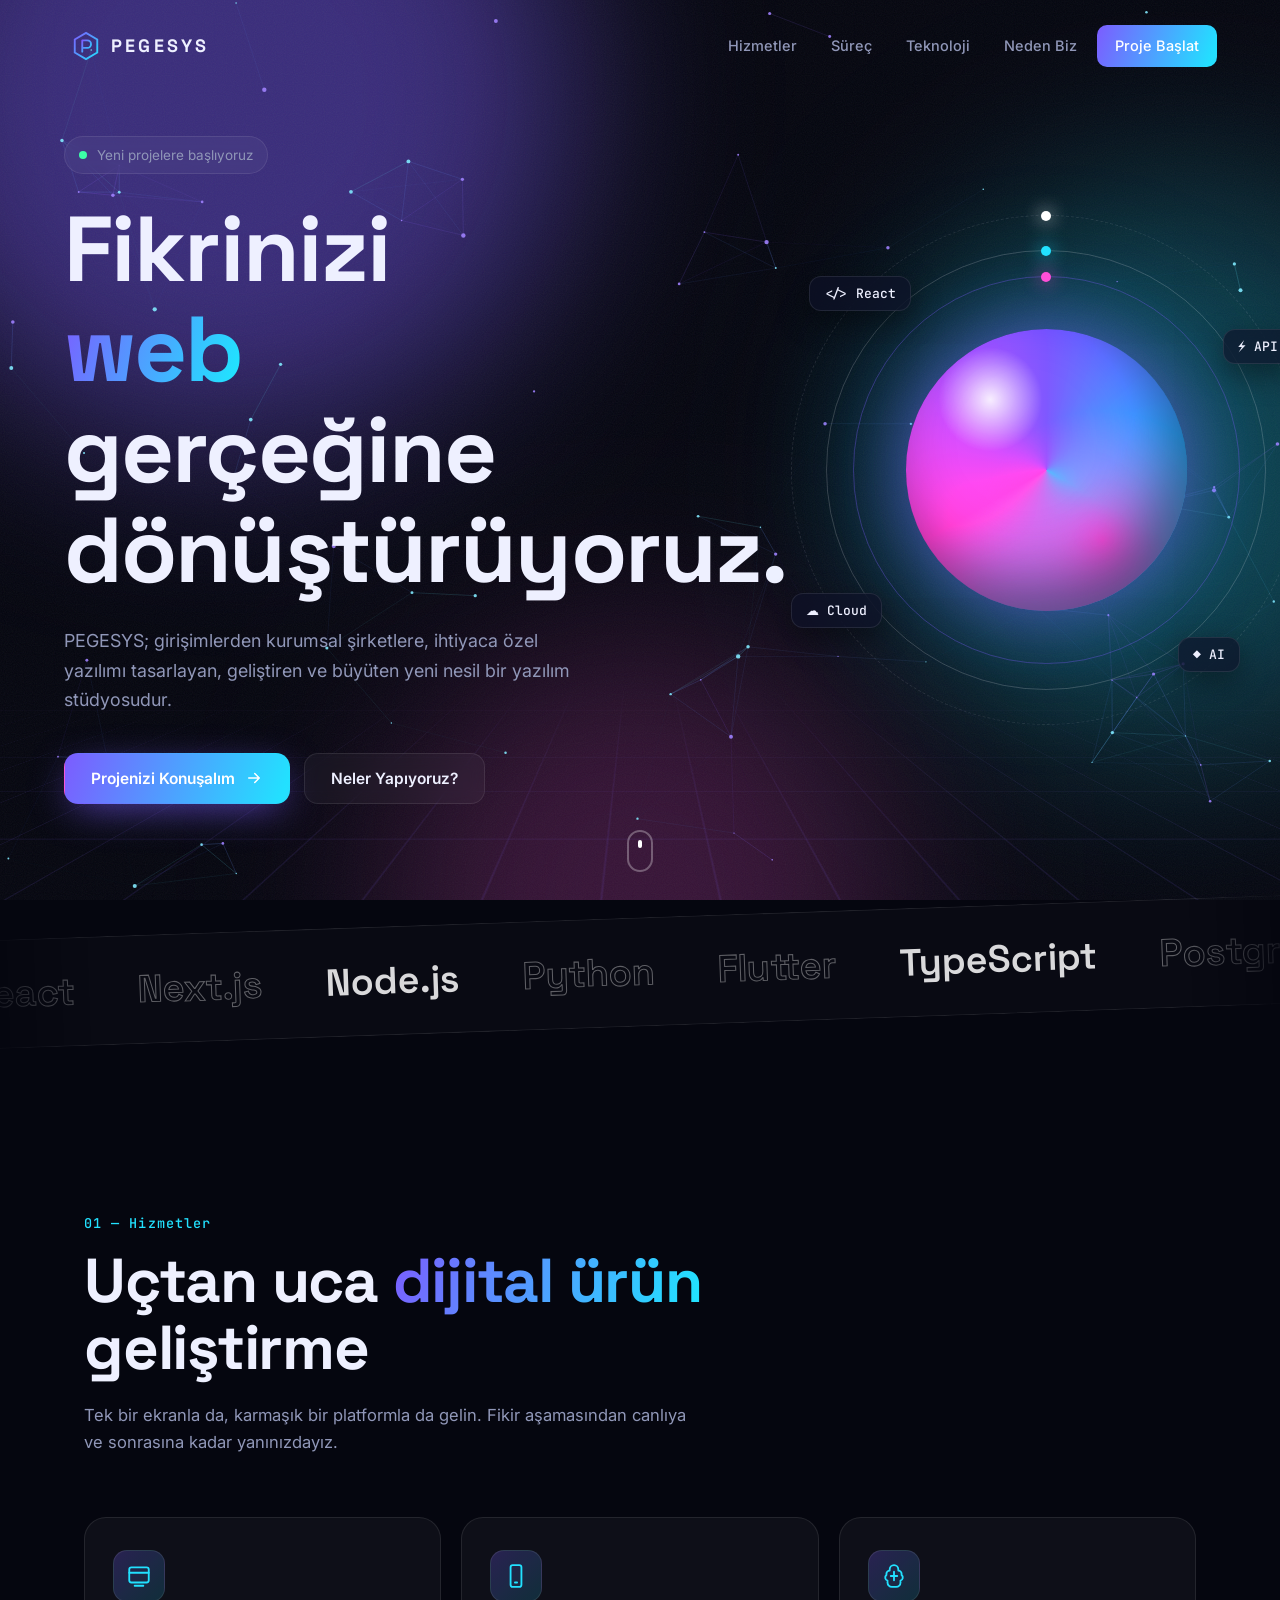
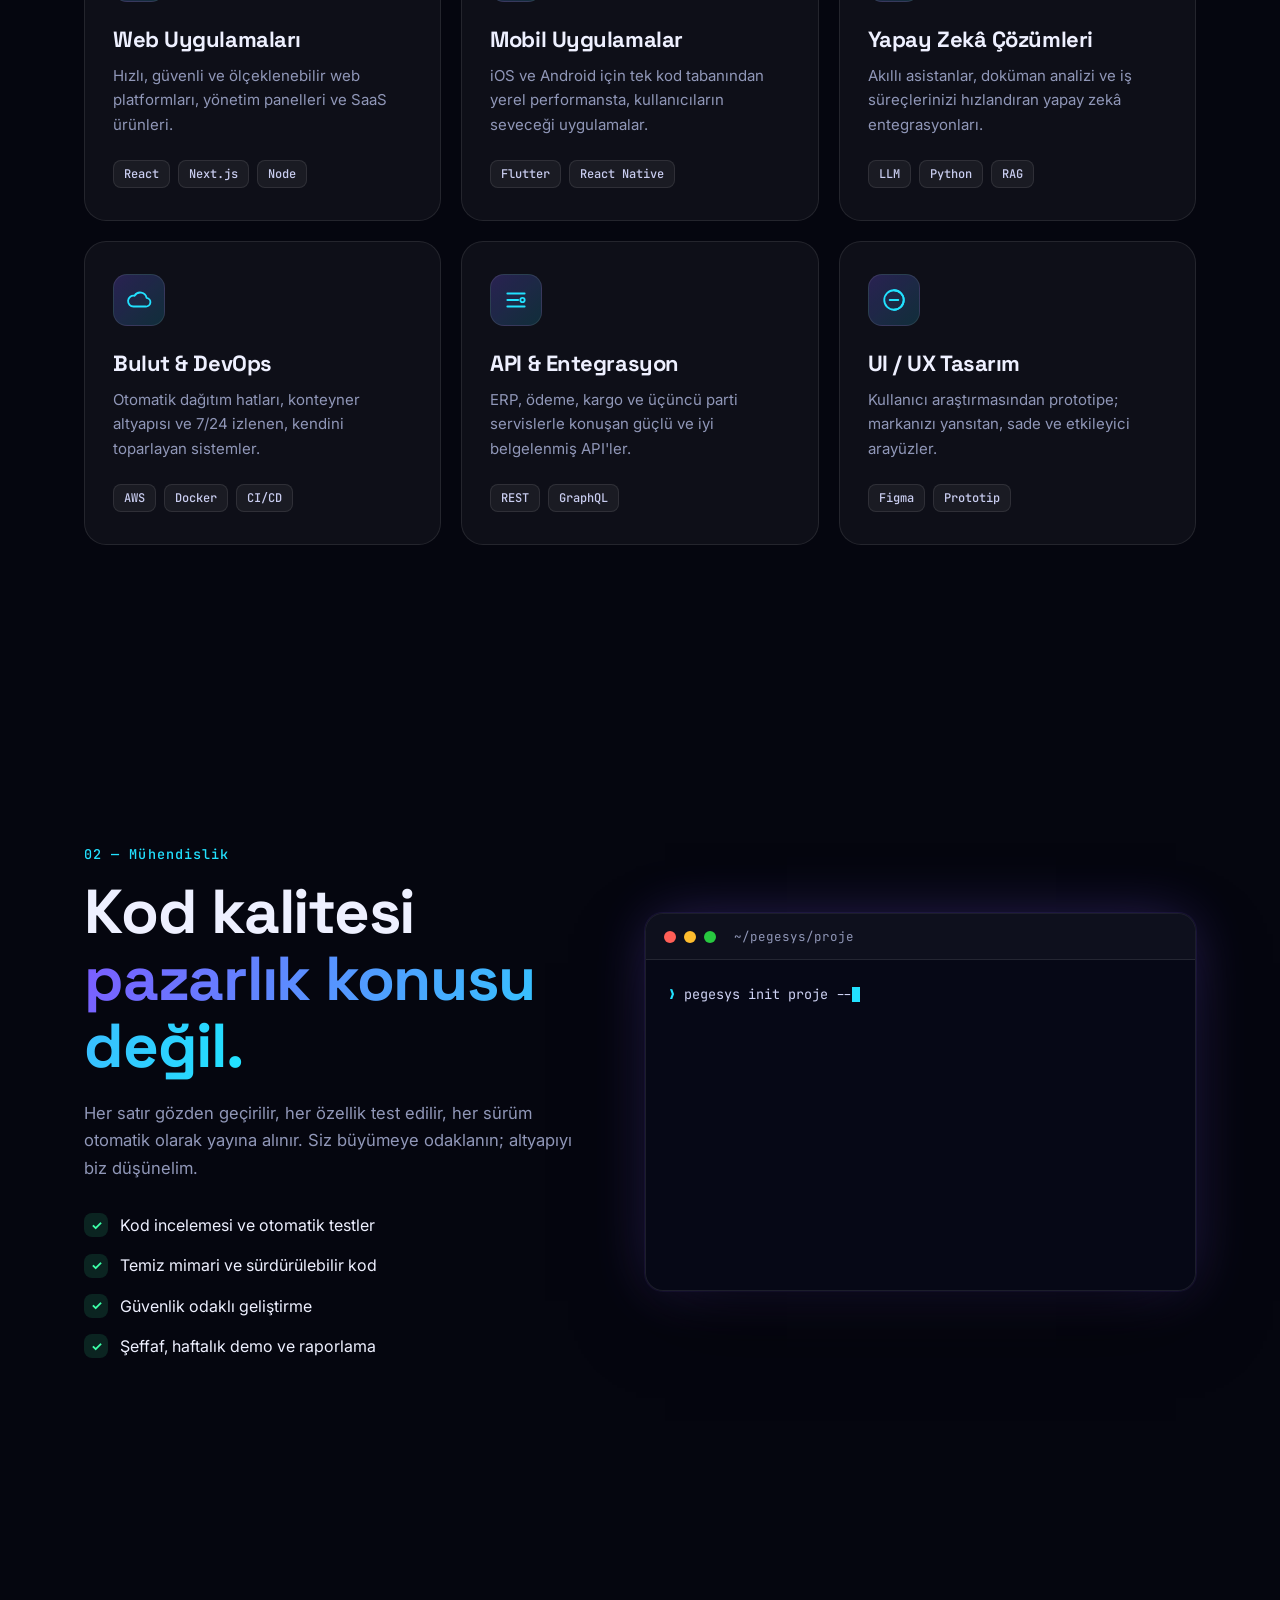
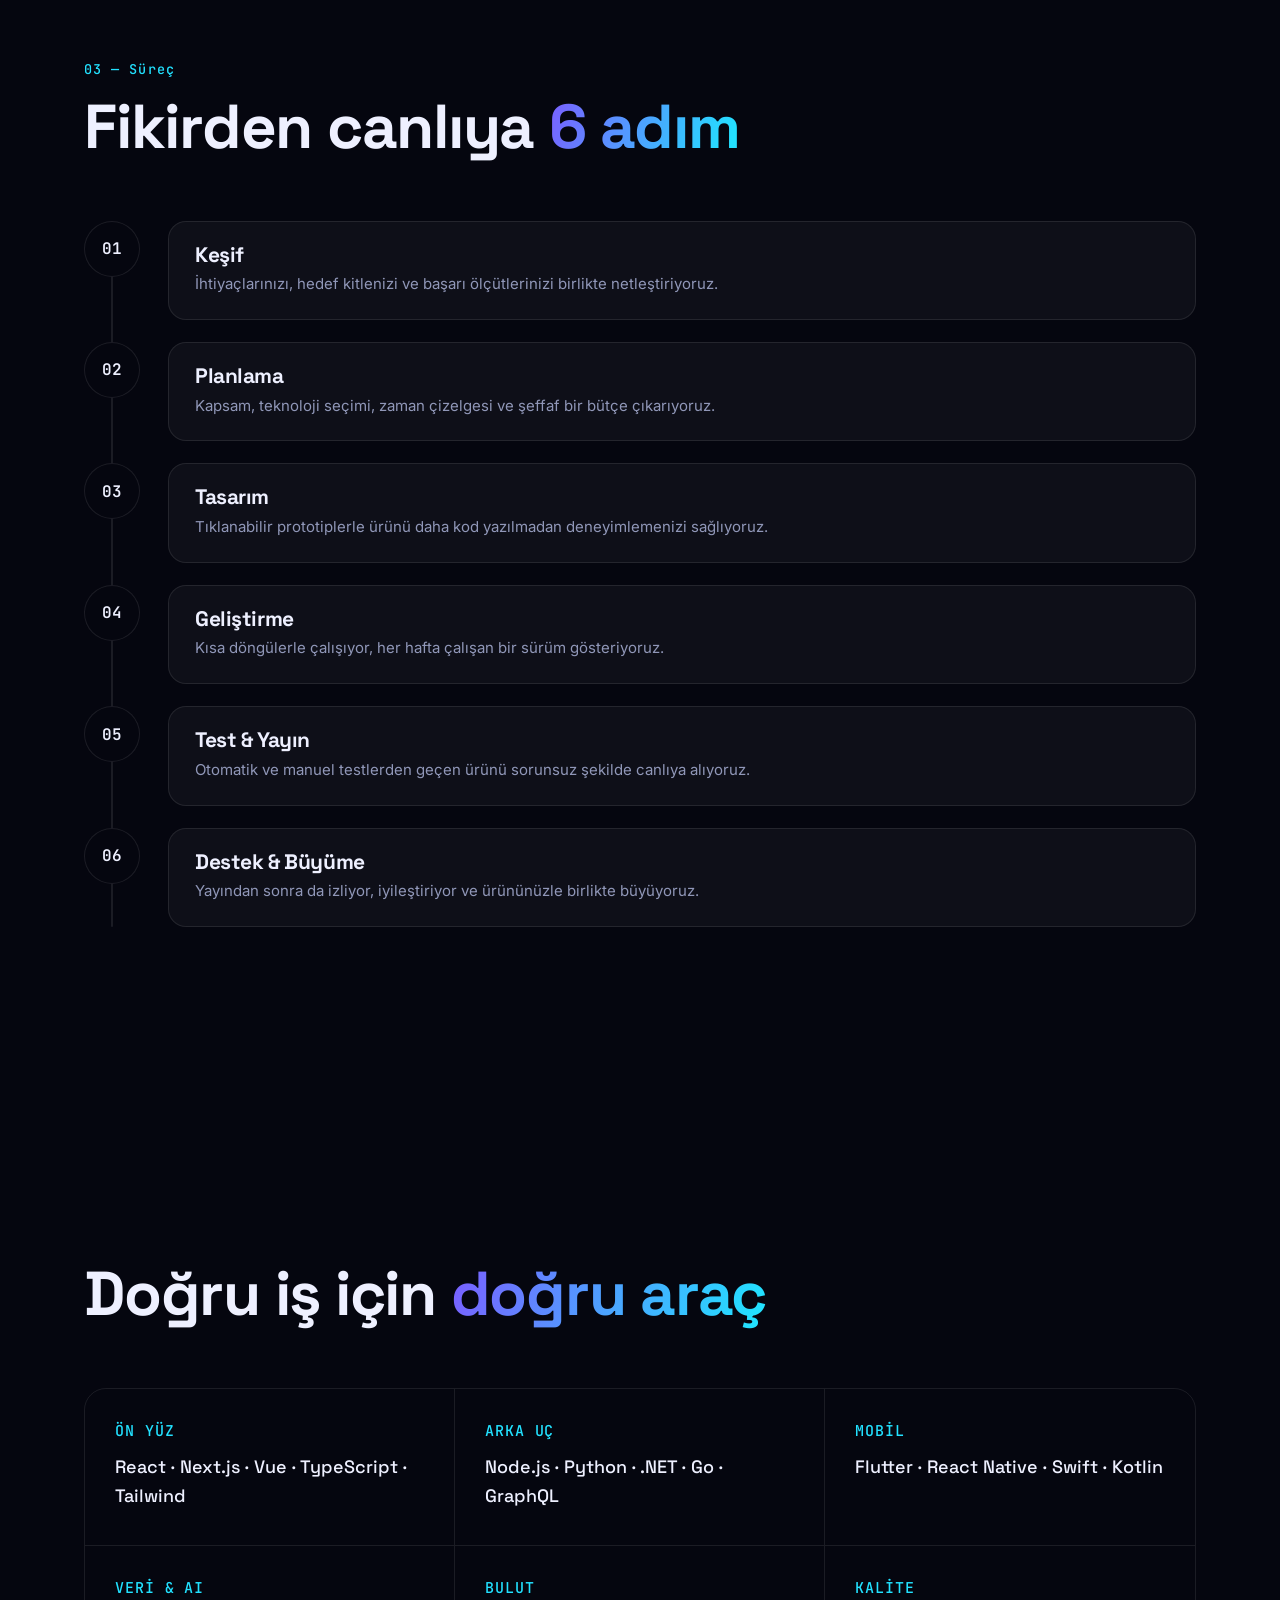
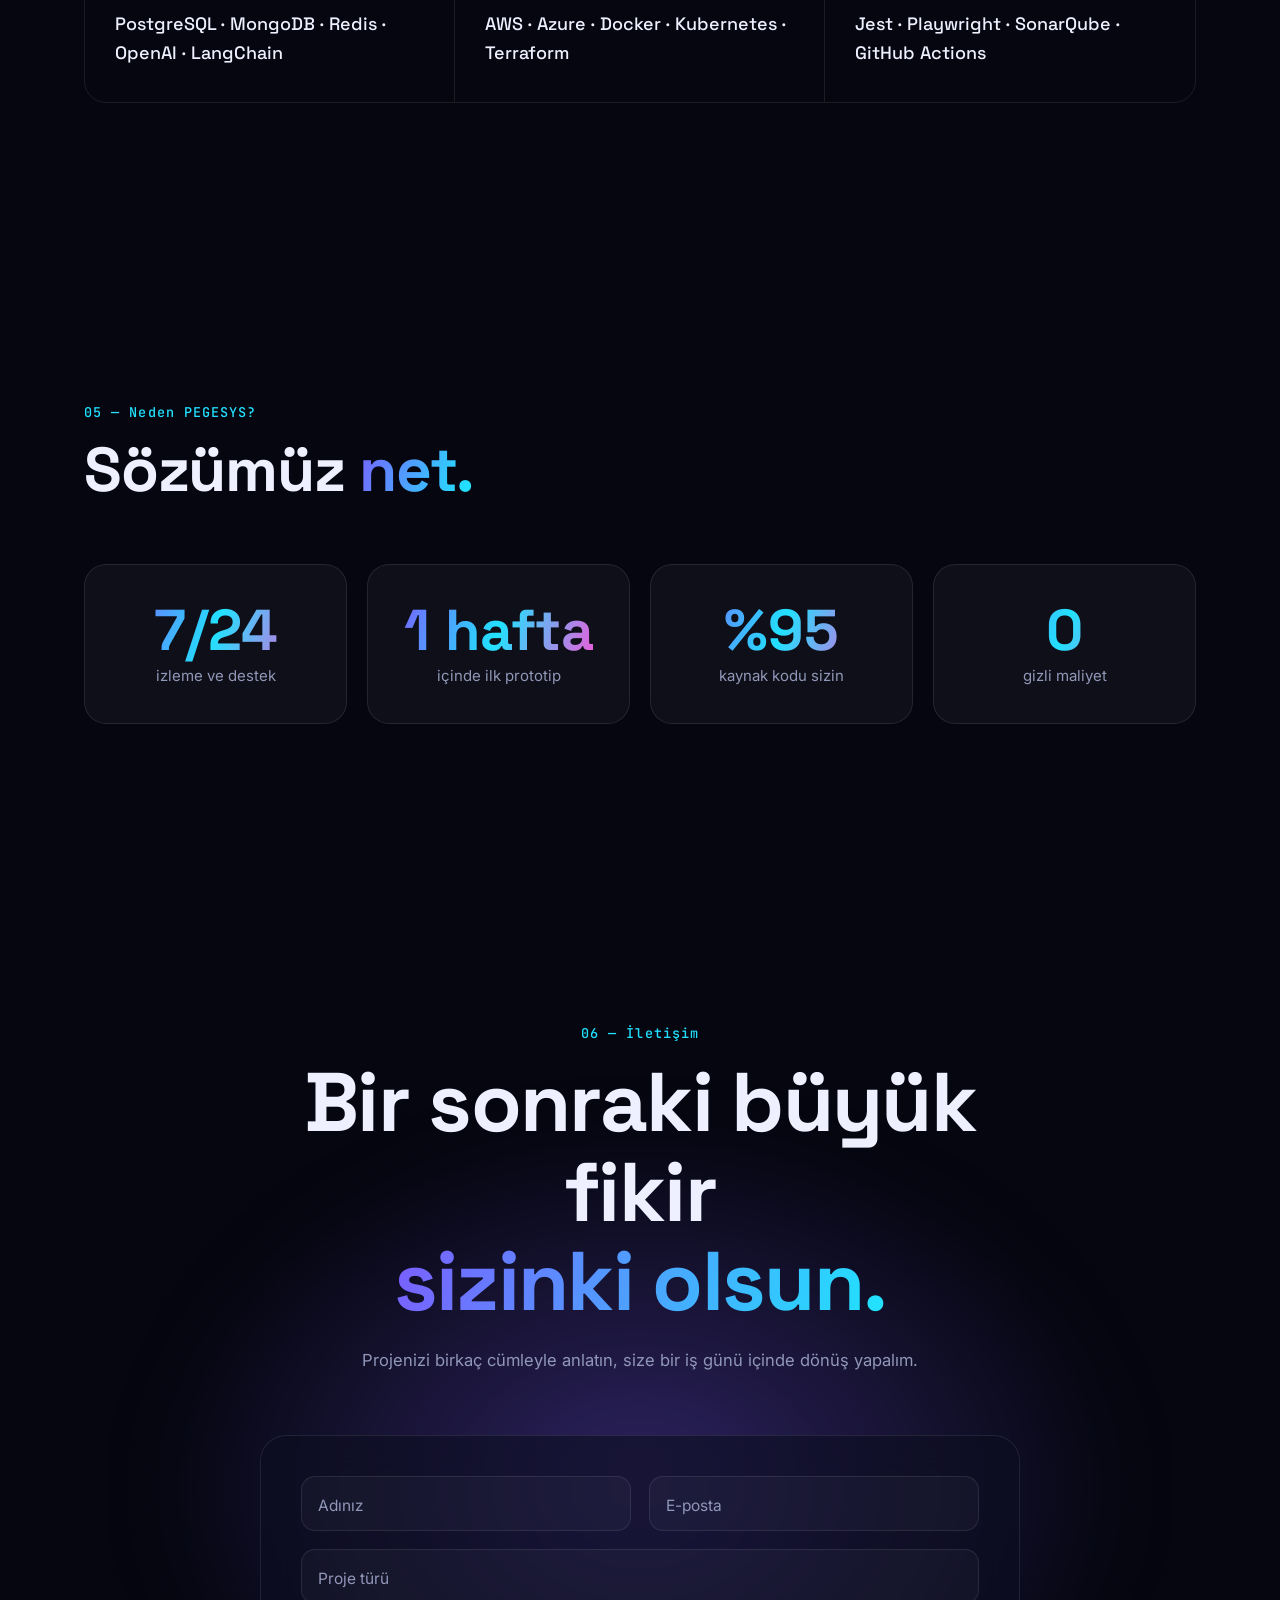
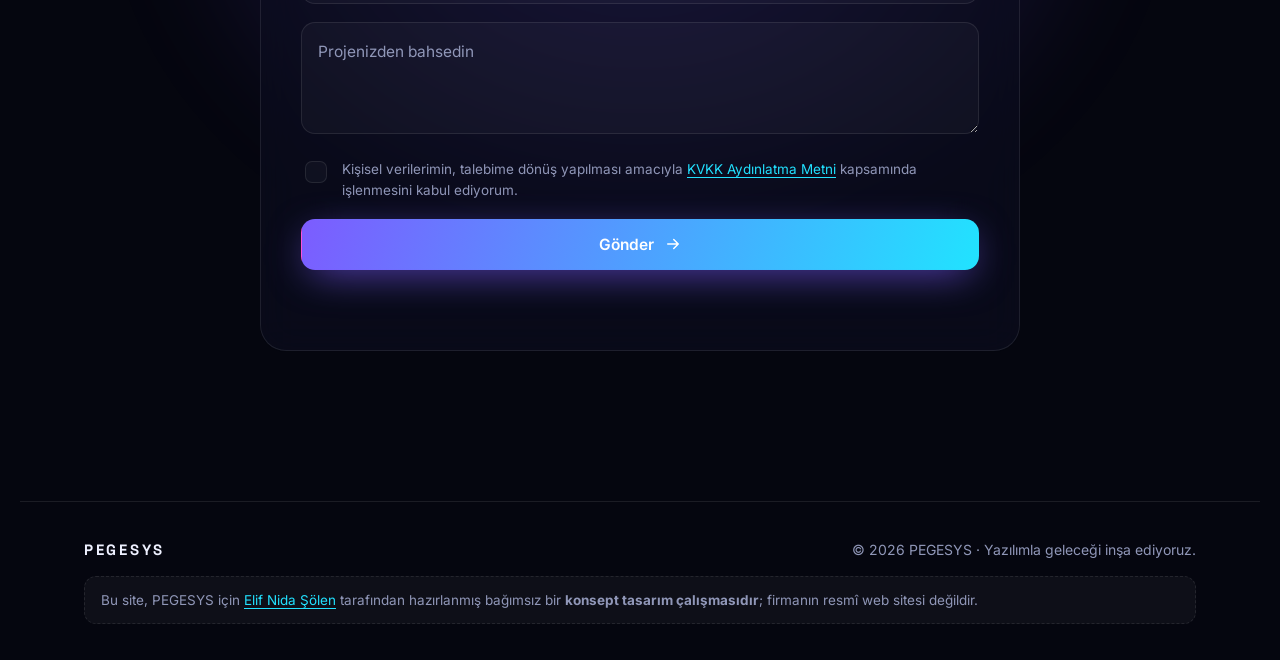
==== commit 433a61e0: "Add Flask + PostgreSQL backend and admin panel for PEGESYS - pegesys-api: contact endpoint with serv" ====
--- a/pegesys/index.html
+++ b/pegesys/index.html
@@ -235,6 +235,12 @@
           <label for="f-type">Proje türü</label>
         </div>
         <div class="field full"><textarea id="f-msg" name="message" rows="4" required placeholder=" "></textarea><label for="f-msg">Projenizden bahsedin</label></div>
+        <div class="field full consent">
+          <input id="f-consent" name="consent" type="checkbox" required />
+          <label for="f-consent">Kişisel verilerimin, talebime dönüş yapılması amacıyla <a href="kvkk.html" target="_blank" rel="noopener">KVKK Aydınlatma Metni</a> kapsamında işlenmesini kabul ediyorum.</label>
+        </div>
+        <!-- Botları yakalamak için gizli alan: insanlar görmez -->
+        <div class="hp" aria-hidden="true"><label for="f-website">Web siteniz</label><input id="f-website" name="website" tabindex="-1" autocomplete="off" /></div>
         <button class="btn btn-primary magnetic full" type="submit"><span>Gönder</span><svg viewBox="0 0 24 24" aria-hidden="true"><path d="M5 12h14M13 6l6 6-6 6"/></svg></button>
         <p class="form-status" id="form-status" role="status"></p>
       </form>
@@ -249,6 +255,7 @@
     <p class="concept-note">Bu site, PEGESYS için <a href="../">Elif Nida Şölen</a> tarafından hazırlanmış bağımsız bir <strong>konsept tasarım çalışmasıdır</strong>; firmanın resmî web sitesi değildir.</p>
   </footer>
 
+  <script src="config.js"></script>
   <script src="app.js"></script>
 </body>
 </html>
--- a/pegesys/style.css
+++ b/pegesys/style.css
@@ -371,3 +371,14 @@
   html { scroll-behavior: auto; }
   .reveal { opacity: 1; transform: none; filter: none; }
 }
+
+/* ---------- Form: KVKK onayı ve bot tuzağı ---------- */
+.field.consent { display: flex; gap: 12px; align-items: flex-start; }
+.field.consent input { appearance: none; -webkit-appearance: none; flex: none; width: 22px; height: 22px; padding: 0; margin-top: 2px; border-radius: 7px; cursor: pointer; display: grid; place-items: center; }
+.field.consent input:checked { background: var(--grad); border-color: transparent; }
+.field.consent input:checked::after { content: "✓"; color: #fff; font-size: 13px; font-weight: 700; }
+.field.consent label { position: static; transform: none !important; font-size: 13.5px !important; color: var(--muted) !important; line-height: 1.55; pointer-events: auto; }
+.field.consent label a { color: var(--cyan); text-decoration: underline; text-underline-offset: 3px; }
+.field.consent.invalid input { border-color: #ff5f7a; }
+.hp { position: absolute; left: -9999px; width: 1px; height: 1px; overflow: hidden; }
+.btn:disabled { opacity: .7; cursor: wait; }
